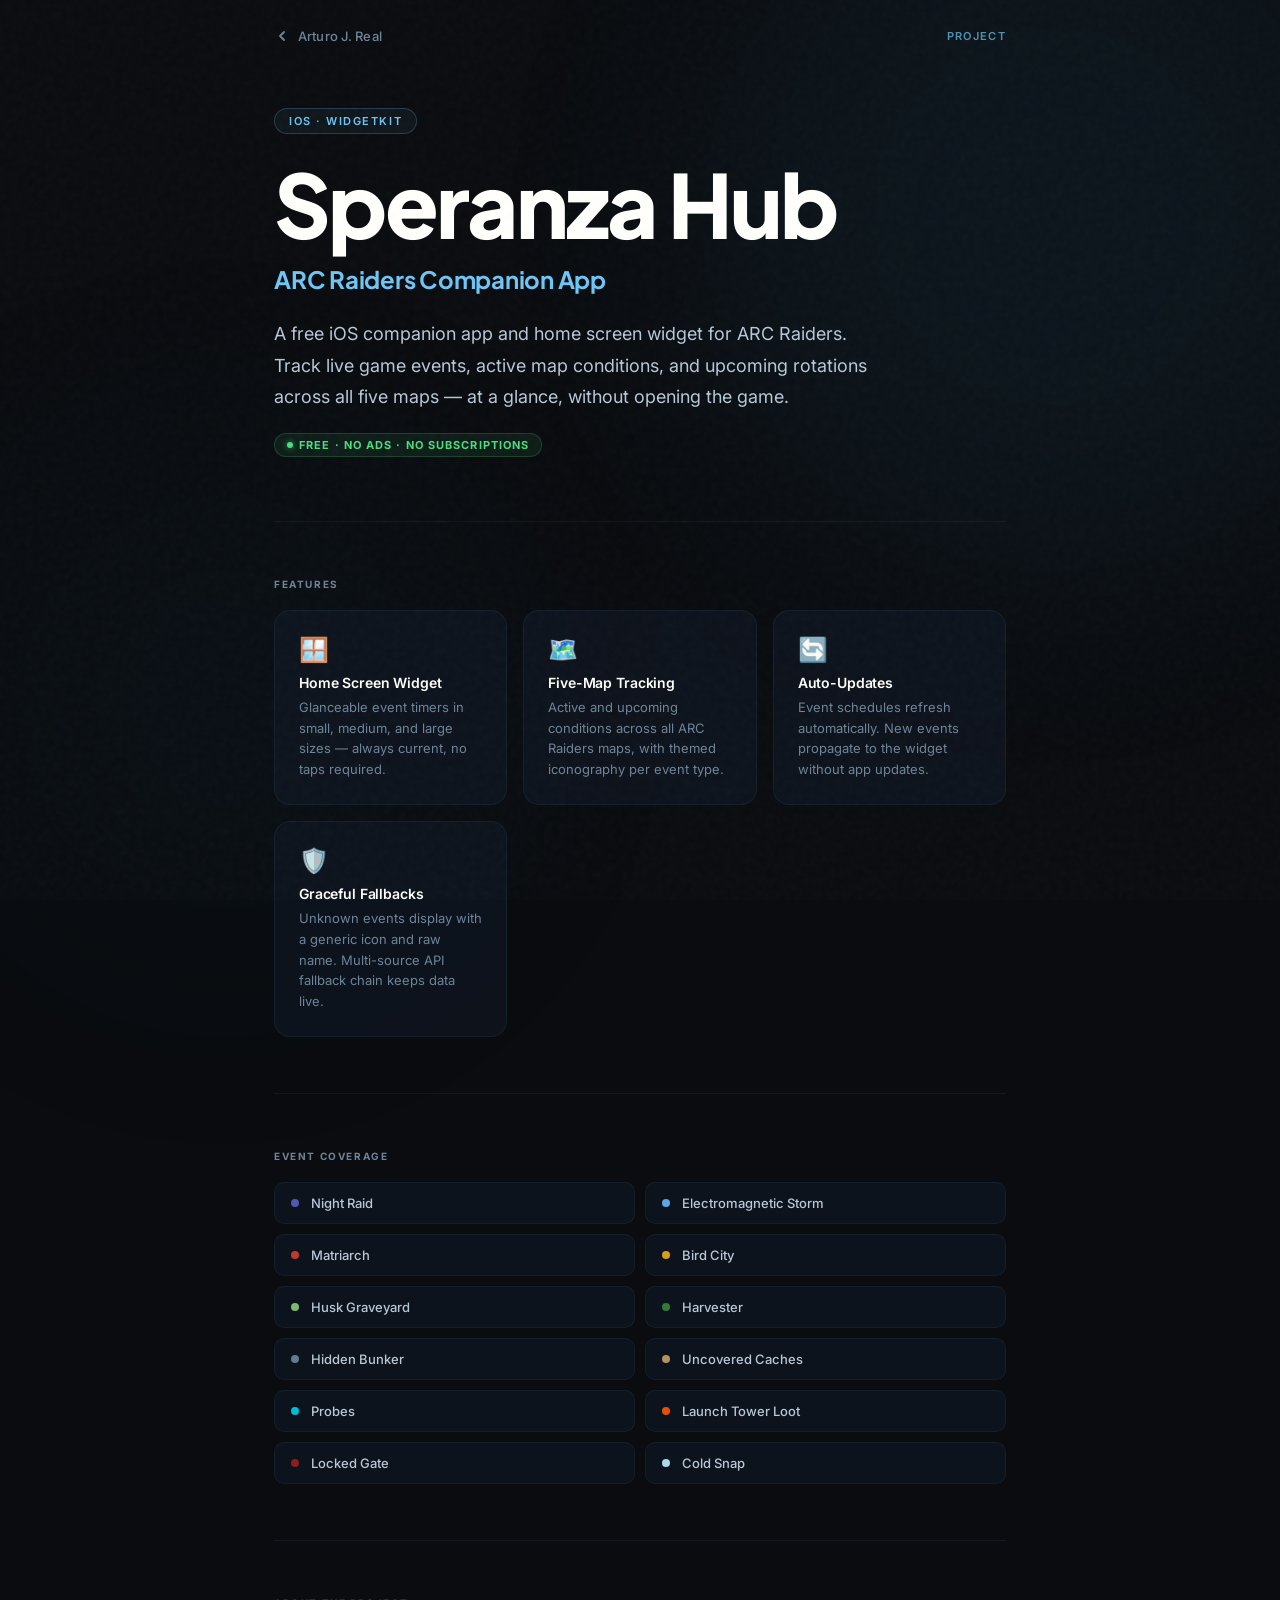
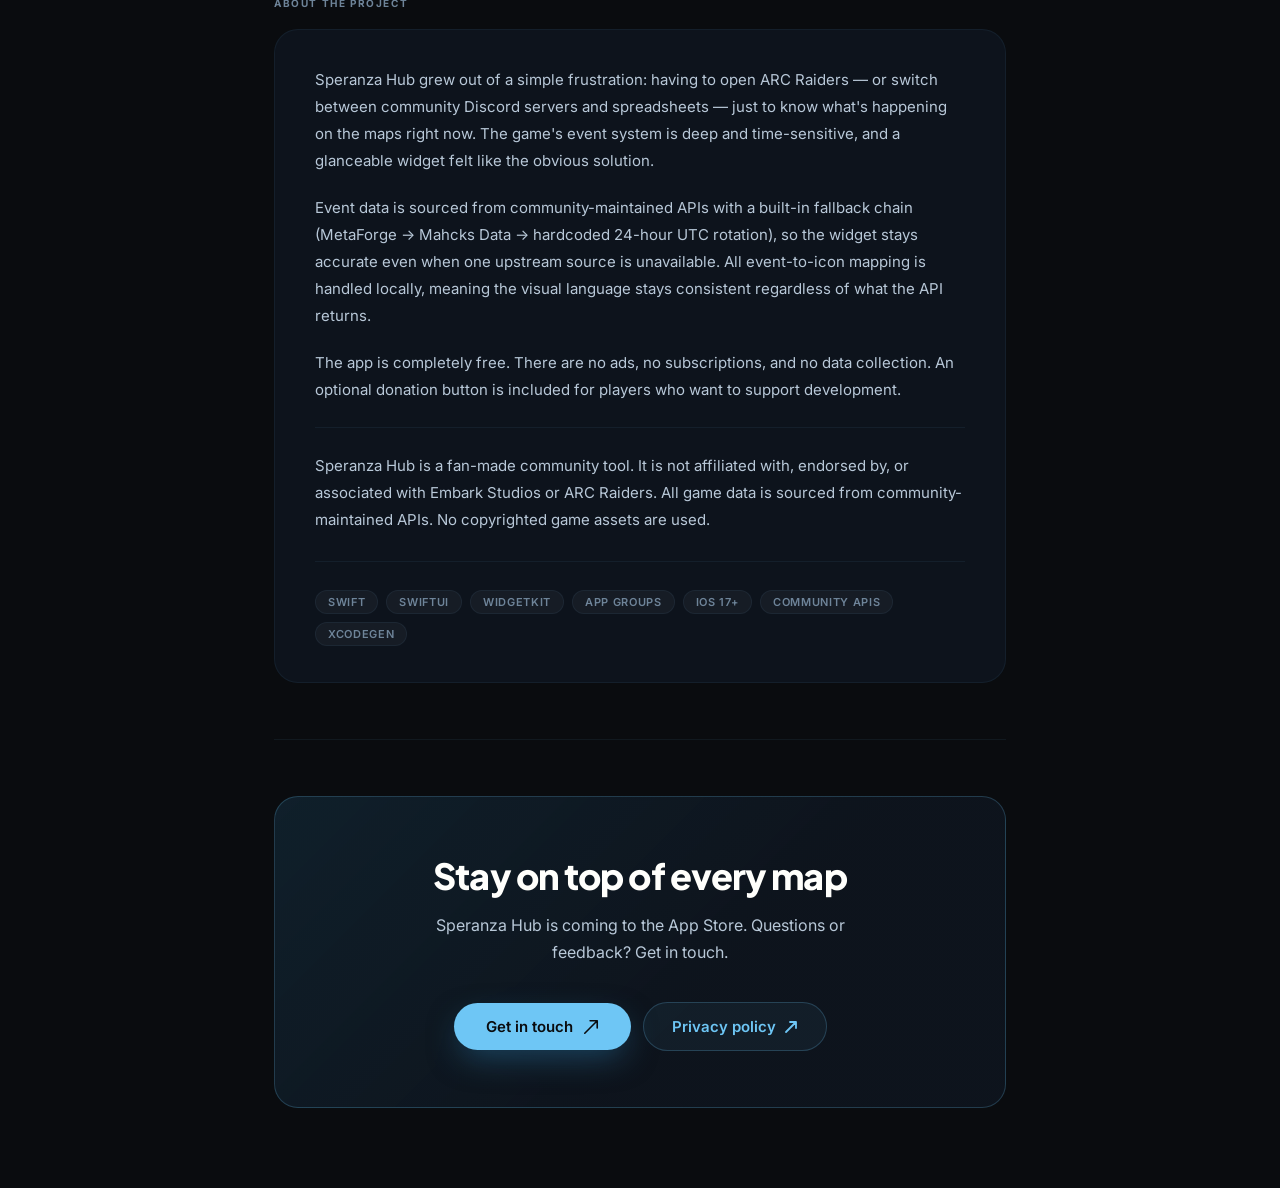
==== arc_raiders_companion/index.html @ 7c2b5027 "feat: add Archivist and Speranza Hub project pages, populate Projects section - archivist/index.html" ====
<!DOCTYPE html>
<html lang="en">
<head>
  <meta charset="UTF-8">
  <meta name="viewport" content="width=device-width, initial-scale=1.0">
  <title>Speranza Hub — Arturo J. Real</title>
  <meta name="description" content="Speranza Hub is a free iOS companion app and home screen widget for ARC Raiders. Track live game events, map conditions, traders, and more — at a glance.">

  <link rel="preconnect" href="https://fonts.googleapis.com">
  <link rel="preconnect" href="https://fonts.gstatic.com" crossorigin>
  <link href="https://fonts.googleapis.com/css2?family=Plus+Jakarta+Sans:wght@700;800&family=Inter:wght@300;400;500;600&display=swap" rel="stylesheet">

  <style>
    /* ─── TOKENS ─────────────────────────────────────────────── */
    :root {
      --bg:              #0a0c0f;
      --bg-card:         rgba(16, 24, 36, 0.65);
      --bg-card-hover:   rgba(22, 32, 48, 0.75);
      --text-primary:    #fffffc;
      --text-secondary:  #b8c8d8;
      --text-muted:      #6e8499;
      --accent:          #6ec6f5;
      --accent-deep:     #2a7aaa;
      --accent-deeper:   #0f4a6e;
      --border:          rgba(110, 198, 245, 0.07);
      --border-accent:   rgba(110, 198, 245, 0.22);
      --radius-card:     1.5rem;
      --radius-pill:     9999px;
      --ease:            cubic-bezier(0.16, 1, 0.3, 1);
    }

    /* ─── RESET ──────────────────────────────────────────────── */
    *, *::before, *::after { box-sizing: border-box; margin: 0; padding: 0; }

    html {
      font-family: 'Inter', -apple-system, BlinkMacSystemFont, sans-serif;
      font-size: 16px;
      background: var(--bg);
      color: var(--text-primary);
      -webkit-font-smoothing: antialiased;
      scroll-behavior: smooth;
    }

    body {
      background: var(--bg);
      min-height: 100vh;
      overflow-x: hidden;
    }

    /* ─── GRAIN ──────────────────────────────────────────────── */
    .grain {
      position: fixed;
      inset: 0;
      pointer-events: none;
      z-index: 100;
      opacity: 0.03;
      background-image: url("data:image/svg+xml,%3Csvg viewBox='0 0 200 200' xmlns='http://www.w3.org/2000/svg'%3E%3Cfilter id='n'%3E%3CfeTurbulence type='fractalNoise' baseFrequency='0.65' numOctaves='3' stitchTiles='stitch'/%3E%3C/filter%3E%3Crect width='100%25' height='100%25' filter='url(%23n)'/%3E%3C/svg%3E");
    }

    /* ─── BACKGROUND BLURS ───────────────────────────────────── */
    .bg-blur {
      position: fixed;
      border-radius: 50%;
      pointer-events: none;
      filter: blur(120px);
      z-index: 0;
    }
    .bg-blur-1 {
      width: 55vw; height: 55vw;
      top: -15%; right: -10%;
      background: rgba(42, 122, 170, 0.18);
      opacity: 0.5;
    }
    .bg-blur-2 {
      width: 45vw; height: 45vw;
      bottom: -10%; left: -5%;
      background: rgba(15, 74, 110, 0.15);
      opacity: 0.4;
    }

    /* ─── LAYOUT ─────────────────────────────────────────────── */
    .page-wrap {
      position: relative;
      z-index: 1;
      max-width: 780px;
      margin: 0 auto;
      padding: 0 24px 80px;
    }

    /* ─── NAV ────────────────────────────────────────────────── */
    nav {
      display: flex;
      align-items: center;
      justify-content: space-between;
      padding: 28px 0 0;
      margin-bottom: 64px;
    }

    .nav-back {
      display: inline-flex;
      align-items: center;
      gap: 8px;
      color: var(--text-muted);
      text-decoration: none;
      font-size: 13px;
      font-weight: 500;
      letter-spacing: 0.01em;
      transition: color 200ms var(--ease);
    }
    .nav-back:hover { color: var(--text-primary); }
    .nav-back svg { width: 16px; height: 16px; }

    .nav-tag {
      font-size: 11px;
      font-weight: 600;
      letter-spacing: 0.12em;
      text-transform: uppercase;
      color: var(--accent);
      opacity: 0.7;
    }

    /* ─── HERO ───────────────────────────────────────────────── */
    .hero {
      margin-bottom: 64px;
    }

    .hero-eyebrow {
      display: inline-block;
      font-size: 11px;
      font-weight: 600;
      letter-spacing: 0.14em;
      text-transform: uppercase;
      color: var(--accent);
      border: 1px solid var(--border-accent);
      border-radius: var(--radius-pill);
      padding: 5px 14px;
      margin-bottom: 24px;
      background: rgba(110, 198, 245, 0.06);
    }

    .hero-title {
      font-family: 'Plus Jakarta Sans', 'Inter', sans-serif;
      font-weight: 800;
      font-size: clamp(3rem, 8vw, 5.5rem);
      line-height: 1.05;
      letter-spacing: -0.03em;
      color: var(--text-primary);
      margin-bottom: 14px;
    }

    .hero-subtitle {
      font-family: 'Plus Jakarta Sans', 'Inter', sans-serif;
      font-weight: 700;
      font-size: clamp(1.1rem, 3vw, 1.5rem);
      color: var(--accent);
      opacity: 0.8;
      letter-spacing: -0.01em;
      margin-bottom: 24px;
    }

    .hero-description {
      font-size: 1.125rem;
      line-height: 1.75;
      color: var(--text-secondary);
      font-weight: 400;
      max-width: 600px;
    }

    /* ─── SECTION LABEL ──────────────────────────────────────── */
    .section-label {
      font-size: 10px;
      font-weight: 700;
      letter-spacing: 0.16em;
      text-transform: uppercase;
      color: var(--text-muted);
      margin-bottom: 20px;
    }

    /* ─── CARD ───────────────────────────────────────────────── */
    .card {
      background: var(--bg-card);
      border: 1px solid var(--border);
      border-radius: var(--radius-card);
      padding: 36px 40px;
      backdrop-filter: blur(20px);
      -webkit-backdrop-filter: blur(20px);
      transition: background 300ms var(--ease), border-color 300ms var(--ease);
    }
    .card:hover {
      background: var(--bg-card-hover);
      border-color: var(--border-accent);
    }

    /* ─── FEATURES ───────────────────────────────────────────── */
    .features-section {
      margin-bottom: 48px;
    }

    .features-grid {
      display: grid;
      grid-template-columns: repeat(auto-fit, minmax(220px, 1fr));
      gap: 16px;
    }

    .feature-item {
      background: var(--bg-card);
      border: 1px solid var(--border);
      border-radius: 1rem;
      padding: 24px;
      transition: border-color 250ms var(--ease);
    }
    .feature-item:hover { border-color: var(--border-accent); }

    .feature-icon {
      font-size: 1.5rem;
      margin-bottom: 10px;
      display: block;
    }

    .feature-item h3 {
      font-size: 0.875rem;
      font-weight: 600;
      color: var(--text-primary);
      margin-bottom: 6px;
      letter-spacing: -0.01em;
    }

    .feature-item p {
      font-size: 0.8125rem;
      color: var(--text-muted);
      line-height: 1.6;
    }

    /* ─── EVENT TABLE ────────────────────────────────────────── */
    .events-section {
      margin-bottom: 48px;
    }

    .event-grid {
      display: grid;
      grid-template-columns: 1fr 1fr;
      gap: 10px;
    }

    .event-row {
      display: flex;
      align-items: center;
      gap: 12px;
      background: var(--bg-card);
      border: 1px solid var(--border);
      border-radius: 10px;
      padding: 12px 16px;
      transition: border-color 200ms var(--ease);
    }
    .event-row:hover { border-color: var(--border-accent); }

    .event-dot {
      width: 8px;
      height: 8px;
      border-radius: 50%;
      flex-shrink: 0;
    }

    .event-name {
      font-size: 0.8125rem;
      font-weight: 500;
      color: var(--text-secondary);
    }

    /* ─── ABOUT ──────────────────────────────────────────────── */
    .about-section {
      margin-bottom: 48px;
    }

    .about-card p {
      font-size: 0.9375rem;
      color: var(--text-secondary);
      line-height: 1.8;
      margin-bottom: 20px;
    }
    .about-card p:last-of-type { margin-bottom: 0; }

    .disclaimer {
      margin-top: 24px;
      padding-top: 24px;
      border-top: 1px solid var(--border);
      font-size: 0.8125rem;
      color: var(--text-muted);
      line-height: 1.6;
    }

    .tech-tags {
      display: flex;
      flex-wrap: wrap;
      gap: 8px;
      margin-top: 28px;
      padding-top: 28px;
      border-top: 1px solid var(--border);
    }

    .tag {
      font-size: 11px;
      font-weight: 600;
      letter-spacing: 0.06em;
      text-transform: uppercase;
      color: var(--text-muted);
      background: rgba(255,255,255,0.04);
      border: 1px solid var(--border);
      border-radius: var(--radius-pill);
      padding: 4px 12px;
    }

    /* ─── CTA ────────────────────────────────────────────────── */
    .cta-section {
      margin-bottom: 0;
    }

    .cta-card {
      text-align: center;
      padding: 56px 40px;
      background: linear-gradient(135deg, rgba(42,122,170,0.18) 0%, rgba(16,24,36,0.65) 60%);
      border-color: var(--border-accent);
    }

    .cta-card h2 {
      font-family: 'Plus Jakarta Sans', sans-serif;
      font-size: clamp(1.5rem, 4vw, 2.25rem);
      font-weight: 800;
      color: var(--text-primary);
      letter-spacing: -0.025em;
      margin-bottom: 14px;
    }

    .cta-card p {
      font-size: 1rem;
      color: var(--text-secondary);
      line-height: 1.7;
      max-width: 460px;
      margin: 0 auto 36px;
    }

    .cta-buttons {
      display: flex;
      align-items: center;
      justify-content: center;
      gap: 12px;
      flex-wrap: wrap;
    }

    .btn-primary {
      display: inline-flex;
      align-items: center;
      gap: 10px;
      padding: 14px 32px;
      font-family: 'Inter', sans-serif;
      font-size: 0.9375rem;
      font-weight: 600;
      color: #0a0c0f;
      background: var(--accent);
      border-radius: var(--radius-pill);
      text-decoration: none;
      box-shadow: 0 12px 32px -6px rgba(42, 122, 170, 0.5);
      transition: transform 200ms var(--ease), box-shadow 200ms var(--ease), background 200ms var(--ease);
    }
    .btn-primary:hover {
      background: #9ad8f8;
      transform: translateY(-2px) scale(1.02);
      box-shadow: 0 18px 40px -6px rgba(42, 122, 170, 0.65);
    }
    .btn-primary:active { transform: scale(0.97); }
    .btn-primary svg { width: 16px; height: 16px; }

    .btn-ghost {
      display: inline-flex;
      align-items: center;
      gap: 8px;
      padding: 14px 28px;
      font-size: 0.9375rem;
      font-weight: 600;
      color: var(--accent);
      border: 1px solid var(--border-accent);
      border-radius: var(--radius-pill);
      text-decoration: none;
      background: rgba(110, 198, 245, 0.06);
      transition: background 200ms var(--ease), transform 150ms var(--ease);
    }
    .btn-ghost:hover {
      background: rgba(110, 198, 245, 0.12);
      transform: translateY(-1px);
    }
    .btn-ghost svg { width: 14px; height: 14px; }

    /* ─── FREE BADGE ─────────────────────────────────────────── */
    .free-badge {
      display: inline-flex;
      align-items: center;
      gap: 6px;
      font-size: 11px;
      font-weight: 700;
      letter-spacing: 0.1em;
      text-transform: uppercase;
      color: #4ade80;
      background: rgba(74, 222, 128, 0.08);
      border: 1px solid rgba(74, 222, 128, 0.2);
      border-radius: var(--radius-pill);
      padding: 4px 12px;
      margin-top: 20px;
    }

    .free-dot {
      width: 6px;
      height: 6px;
      border-radius: 50%;
      background: #4ade80;
      box-shadow: 0 0 6px rgba(74, 222, 128, 0.7);
    }

    /* ─── DIVIDERS ───────────────────────────────────────────── */
    .divider {
      height: 1px;
      background: var(--border);
      margin: 56px 0;
    }

    /* ─── FADE IN ────────────────────────────────────────────── */
    @keyframes fadeUp {
      from { opacity: 0; transform: translateY(16px); }
      to   { opacity: 1; transform: translateY(0); }
    }

    .fade-up {
      opacity: 0;
      animation: fadeUp 0.9s var(--ease) forwards;
    }
    .fade-up:nth-child(1) { animation-delay: 0.05s; }
    .fade-up:nth-child(2) { animation-delay: 0.15s; }
    .fade-up:nth-child(3) { animation-delay: 0.25s; }
    .fade-up:nth-child(4) { animation-delay: 0.35s; }
    .fade-up:nth-child(5) { animation-delay: 0.45s; }

    /* ─── MOBILE ─────────────────────────────────────────────── */
    @media (max-width: 600px) {
      .page-wrap { padding: 0 20px 64px; }
      nav { margin-bottom: 48px; }
      .hero-title { font-size: 3rem; }
      .card { padding: 28px 24px; }
      .cta-card { padding: 40px 24px; }
      .features-grid { grid-template-columns: 1fr; }
      .event-grid { grid-template-columns: 1fr; }
    }
  </style>
</head>

<body>
  <div class="grain"></div>
  <div class="bg-blur bg-blur-1"></div>
  <div class="bg-blur bg-blur-2"></div>

  <div class="page-wrap">

    <!-- NAV -->
    <nav>
      <a href="/" class="nav-back">
        <svg viewBox="0 0 16 16" fill="none" stroke="currentColor" stroke-width="1.8" stroke-linecap="round" stroke-linejoin="round">
          <path d="M10 12L6 8l4-4"/>
        </svg>
        Arturo J. Real
      </a>
      <span class="nav-tag">Project</span>
    </nav>

    <!-- HERO -->
    <section class="hero">
      <div class="fade-up">
        <span class="hero-eyebrow">iOS · WidgetKit</span>
      </div>
      <h1 class="hero-title fade-up">Speranza Hub</h1>
      <p class="hero-subtitle fade-up">ARC Raiders Companion App</p>
      <p class="hero-description fade-up">
        A free iOS companion app and home screen widget for ARC Raiders. Track live game events,
        active map conditions, and upcoming rotations across all five maps — at a glance,
        without opening the game.
      </p>
      <div class="fade-up">
        <span class="free-badge"><span class="free-dot"></span>Free · No ads · No subscriptions</span>
      </div>
    </section>

    <div class="divider"></div>

    <!-- FEATURES -->
    <section class="features-section fade-up">
      <p class="section-label">Features</p>
      <div class="features-grid">
        <div class="feature-item">
          <span class="feature-icon">🪟</span>
          <h3>Home Screen Widget</h3>
          <p>Glanceable event timers in small, medium, and large sizes — always current, no taps required.</p>
        </div>
        <div class="feature-item">
          <span class="feature-icon">🗺️</span>
          <h3>Five-Map Tracking</h3>
          <p>Active and upcoming conditions across all ARC Raiders maps, with themed iconography per event type.</p>
        </div>
        <div class="feature-item">
          <span class="feature-icon">🔄</span>
          <h3>Auto-Updates</h3>
          <p>Event schedules refresh automatically. New events propagate to the widget without app updates.</p>
        </div>
        <div class="feature-item">
          <span class="feature-icon">🛡️</span>
          <h3>Graceful Fallbacks</h3>
          <p>Unknown events display with a generic icon and raw name. Multi-source API fallback chain keeps data live.</p>
        </div>
      </div>
    </section>

    <div class="divider"></div>

    <!-- EVENT COVERAGE -->
    <section class="events-section fade-up">
      <p class="section-label">Event coverage</p>
      <div class="event-grid">
        <div class="event-row">
          <span class="event-dot" style="background:#4f5ab5;"></span>
          <span class="event-name">Night Raid</span>
        </div>
        <div class="event-row">
          <span class="event-dot" style="background:#5ba8e5;"></span>
          <span class="event-name">Electromagnetic Storm</span>
        </div>
        <div class="event-row">
          <span class="event-dot" style="background:#c0392b;"></span>
          <span class="event-name">Matriarch</span>
        </div>
        <div class="event-row">
          <span class="event-dot" style="background:#d4a017;"></span>
          <span class="event-name">Bird City</span>
        </div>
        <div class="event-row">
          <span class="event-dot" style="background:#7dba6e;"></span>
          <span class="event-name">Husk Graveyard</span>
        </div>
        <div class="event-row">
          <span class="event-dot" style="background:#2e7d32;"></span>
          <span class="event-name">Harvester</span>
        </div>
        <div class="event-row">
          <span class="event-dot" style="background:#607d8b;"></span>
          <span class="event-name">Hidden Bunker</span>
        </div>
        <div class="event-row">
          <span class="event-dot" style="background:#b5945a;"></span>
          <span class="event-name">Uncovered Caches</span>
        </div>
        <div class="event-row">
          <span class="event-dot" style="background:#00bcd4;"></span>
          <span class="event-name">Probes</span>
        </div>
        <div class="event-row">
          <span class="event-dot" style="background:#e65100;"></span>
          <span class="event-name">Launch Tower Loot</span>
        </div>
        <div class="event-row">
          <span class="event-dot" style="background:#8d1c1c;"></span>
          <span class="event-name">Locked Gate</span>
        </div>
        <div class="event-row">
          <span class="event-dot" style="background:#a8d8ea;"></span>
          <span class="event-name">Cold Snap</span>
        </div>
      </div>
    </section>

    <div class="divider"></div>

    <!-- ABOUT THE PROJECT -->
    <section class="about-section fade-up">
      <p class="section-label">About the project</p>
      <div class="card about-card">
        <p>
          Speranza Hub grew out of a simple frustration: having to open ARC Raiders — or
          switch between community Discord servers and spreadsheets — just to know what's
          happening on the maps right now. The game's event system is deep and time-sensitive,
          and a glanceable widget felt like the obvious solution.
        </p>
        <p>
          Event data is sourced from community-maintained APIs with a built-in fallback chain
          (MetaForge → Mahcks Data → hardcoded 24-hour UTC rotation), so the widget stays
          accurate even when one upstream source is unavailable. All event-to-icon mapping is
          handled locally, meaning the visual language stays consistent regardless of what
          the API returns.
        </p>
        <p>
          The app is completely free. There are no ads, no subscriptions, and no data collection.
          An optional donation button is included for players who want to support development.
        </p>

        <p class="disclaimer">
          Speranza Hub is a fan-made community tool. It is not affiliated with, endorsed by, or
          associated with Embark Studios or ARC Raiders. All game data is sourced from
          community-maintained APIs. No copyrighted game assets are used.
        </p>

        <div class="tech-tags">
          <span class="tag">Swift</span>
          <span class="tag">SwiftUI</span>
          <span class="tag">WidgetKit</span>
          <span class="tag">App Groups</span>
          <span class="tag">iOS 17+</span>
          <span class="tag">Community APIs</span>
          <span class="tag">XcodeGen</span>
        </div>
      </div>
    </section>

    <div class="divider"></div>

    <!-- CTA -->
    <section class="cta-section fade-up">
      <div class="card cta-card">
        <h2>Stay on top of every map</h2>
        <p>
          Speranza Hub is coming to the App Store. Questions or feedback? Get in touch.
        </p>
        <div class="cta-buttons">
          <a href="mailto:arturojreal+contact@gmail.com?subject=Speranza%20Hub%20Inquiry" class="btn-primary">
            Get in touch
            <svg viewBox="0 0 18 18" fill="none" stroke="currentColor" stroke-width="1.8" stroke-linecap="round" stroke-linejoin="round">
              <path d="M2 16L16 2M16 2H8M16 2v8"/>
            </svg>
          </a>
          <a href="/arc_raiders_companion/privacy-policy.html" class="btn-ghost">
            Privacy policy
            <svg viewBox="0 0 14 14" fill="none" stroke="currentColor" stroke-width="1.8" stroke-linecap="round" stroke-linejoin="round">
              <path d="M2 12L12 2M12 2H6M12 2v6"/>
            </svg>
          </a>
        </div>
      </div>
    </section>

  </div>
</body>
</html>
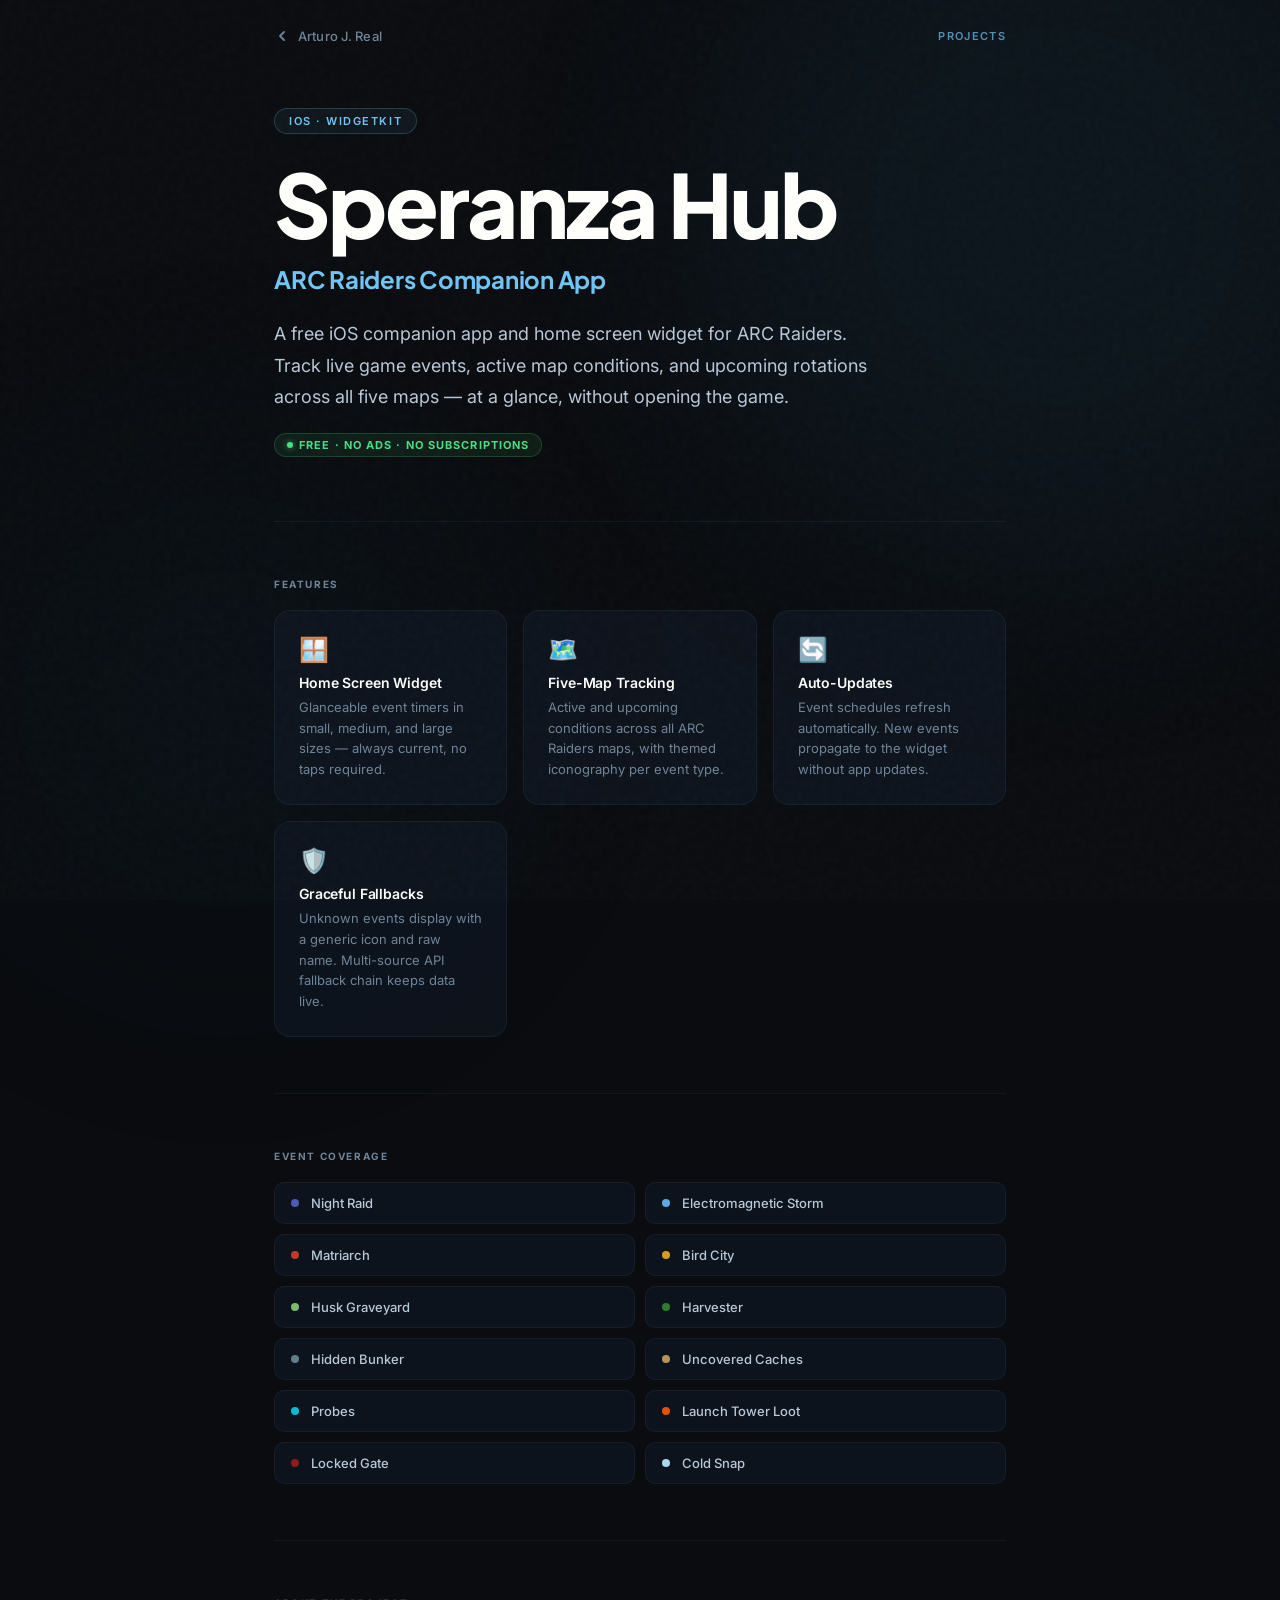
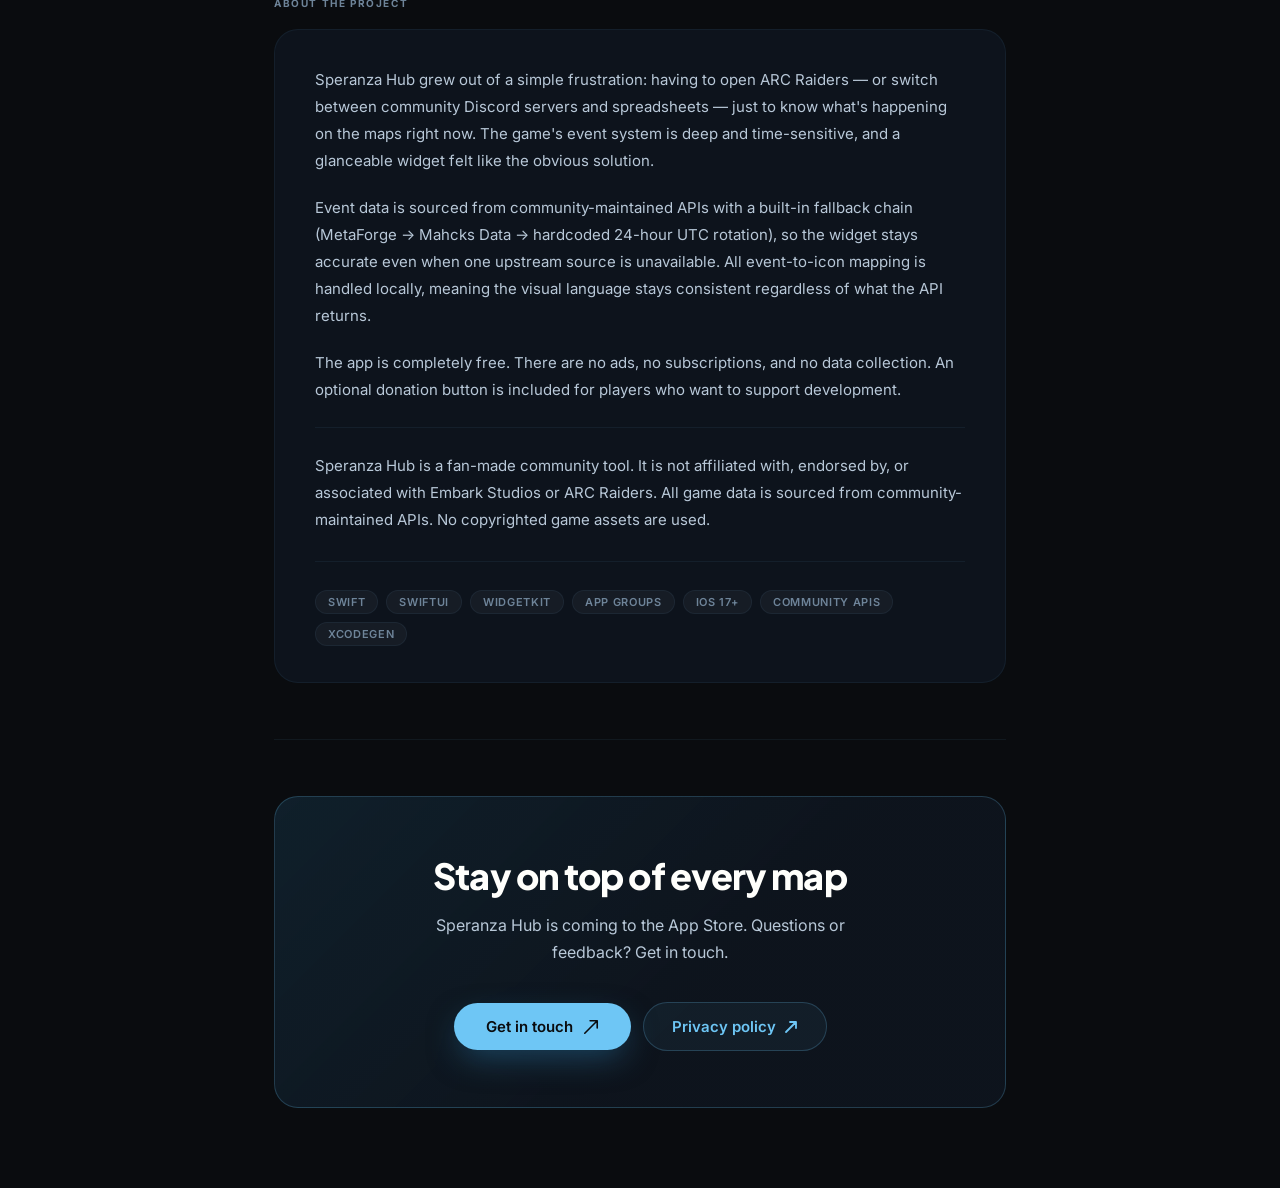
==== commit 5f5327a3: "feat: add /projects/ hub page and link nav tags across project pages - projects/index.html: standalo" ====
--- a/arc_raiders_companion/index.html
+++ b/arc_raiders_companion/index.html
@@ -466,7 +466,7 @@
         </svg>
         Arturo J. Real
       </a>
-      <span class="nav-tag">Project</span>
+      <a href="/projects/" class="nav-tag" style="text-decoration:none;">Projects</a>
     </nav>
 
     <!-- HERO -->
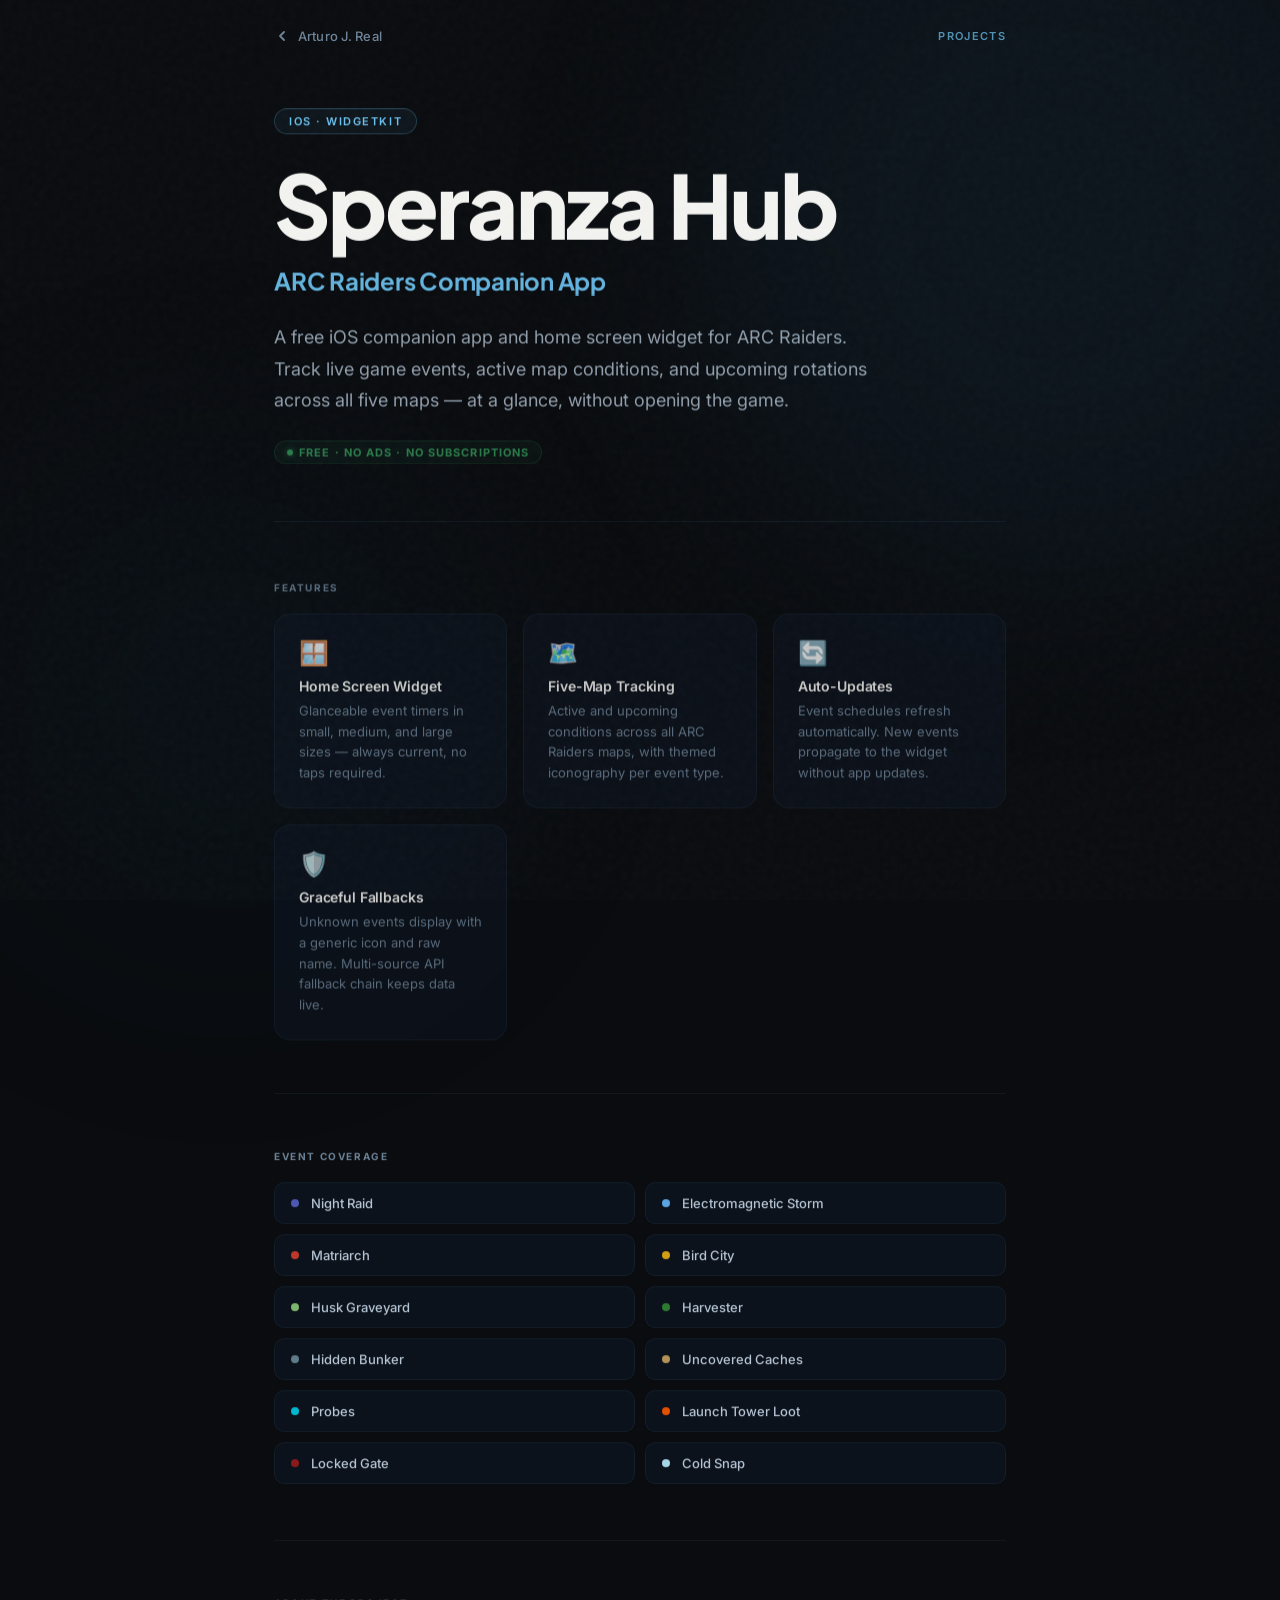
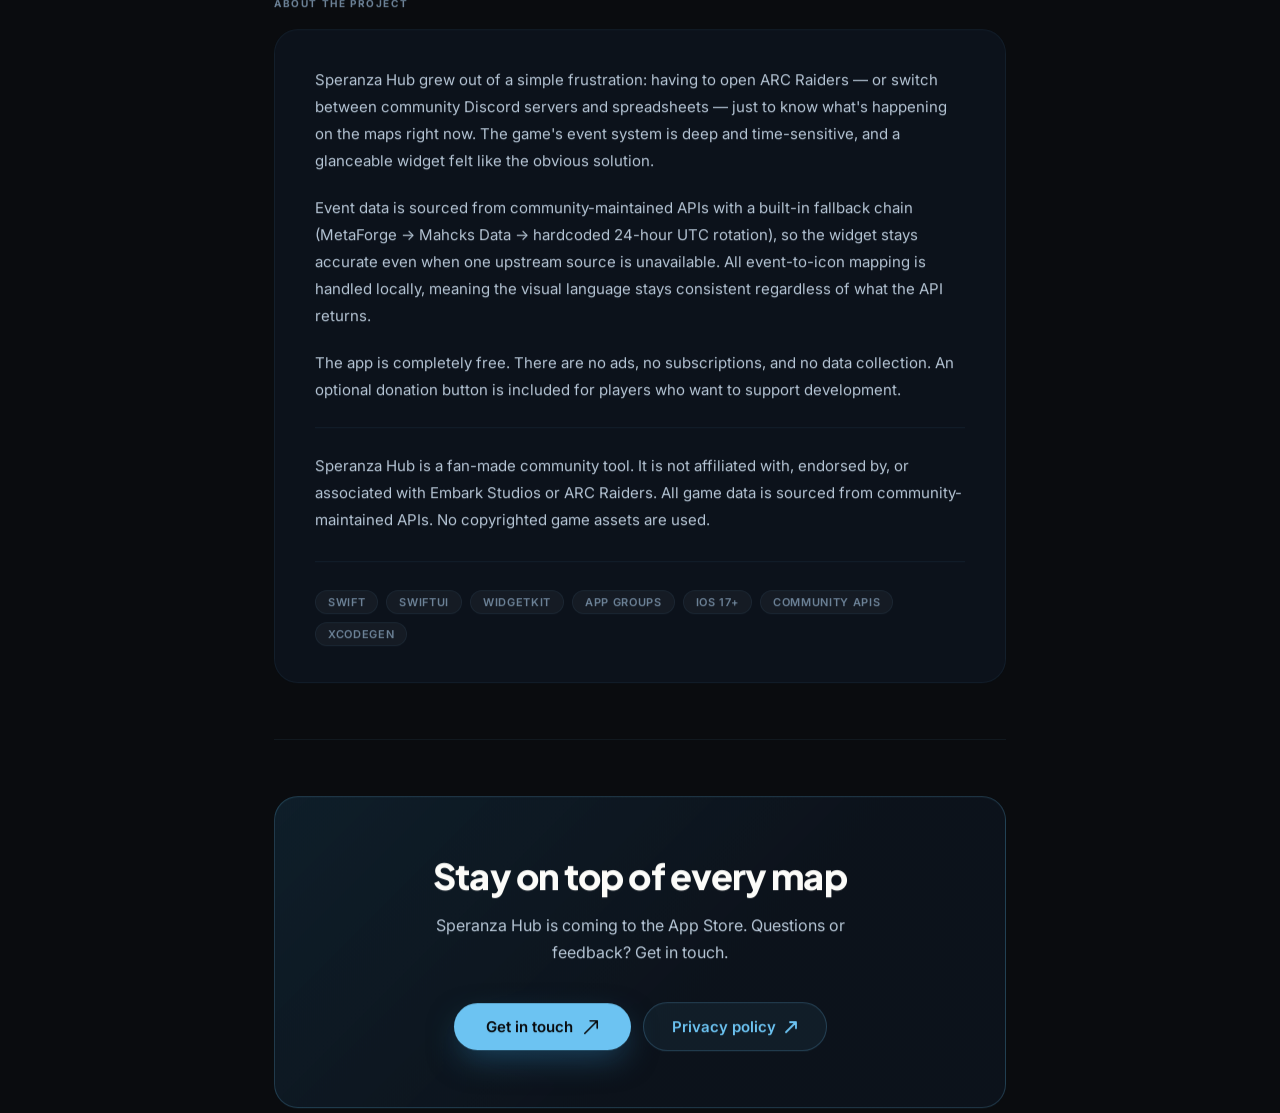
==== commit 73fded08: "fix: rename arc_raiders_companion to speranza_hub, fix Projects nav link - speranza_hub/index.html: " ====
--- a/arc_raiders_companion/index.html
+++ b/arc_raiders_companion/index.html
@@ -2,644 +2,11 @@
 <html lang="en">
 <head>
   <meta charset="UTF-8">
-  <meta name="viewport" content="width=device-width, initial-scale=1.0">
-  <title>Speranza Hub — Arturo J. Real</title>
-  <meta name="description" content="Speranza Hub is a free iOS companion app and home screen widget for ARC Raiders. Track live game events, map conditions, traders, and more — at a glance.">
-
-  <link rel="preconnect" href="https://fonts.googleapis.com">
-  <link rel="preconnect" href="https://fonts.gstatic.com" crossorigin>
-  <link href="https://fonts.googleapis.com/css2?family=Plus+Jakarta+Sans:wght@700;800&family=Inter:wght@300;400;500;600&display=swap" rel="stylesheet">
-
-  <style>
-    /* ─── TOKENS ─────────────────────────────────────────────── */
-    :root {
-      --bg:              #0a0c0f;
-      --bg-card:         rgba(16, 24, 36, 0.65);
-      --bg-card-hover:   rgba(22, 32, 48, 0.75);
-      --text-primary:    #fffffc;
-      --text-secondary:  #b8c8d8;
-      --text-muted:      #6e8499;
-      --accent:          #6ec6f5;
-      --accent-deep:     #2a7aaa;
-      --accent-deeper:   #0f4a6e;
-      --border:          rgba(110, 198, 245, 0.07);
-      --border-accent:   rgba(110, 198, 245, 0.22);
-      --radius-card:     1.5rem;
-      --radius-pill:     9999px;
-      --ease:            cubic-bezier(0.16, 1, 0.3, 1);
-    }
-
-    /* ─── RESET ──────────────────────────────────────────────── */
-    *, *::before, *::after { box-sizing: border-box; margin: 0; padding: 0; }
-
-    html {
-      font-family: 'Inter', -apple-system, BlinkMacSystemFont, sans-serif;
-      font-size: 16px;
-      background: var(--bg);
-      color: var(--text-primary);
-      -webkit-font-smoothing: antialiased;
-      scroll-behavior: smooth;
-    }
-
-    body {
-      background: var(--bg);
-      min-height: 100vh;
-      overflow-x: hidden;
-    }
-
-    /* ─── GRAIN ──────────────────────────────────────────────── */
-    .grain {
-      position: fixed;
-      inset: 0;
-      pointer-events: none;
-      z-index: 100;
-      opacity: 0.03;
-      background-image: url("data:image/svg+xml,%3Csvg viewBox='0 0 200 200' xmlns='http://www.w3.org/2000/svg'%3E%3Cfilter id='n'%3E%3CfeTurbulence type='fractalNoise' baseFrequency='0.65' numOctaves='3' stitchTiles='stitch'/%3E%3C/filter%3E%3Crect width='100%25' height='100%25' filter='url(%23n)'/%3E%3C/svg%3E");
-    }
-
-    /* ─── BACKGROUND BLURS ───────────────────────────────────── */
-    .bg-blur {
-      position: fixed;
-      border-radius: 50%;
-      pointer-events: none;
-      filter: blur(120px);
-      z-index: 0;
-    }
-    .bg-blur-1 {
-      width: 55vw; height: 55vw;
-      top: -15%; right: -10%;
-      background: rgba(42, 122, 170, 0.18);
-      opacity: 0.5;
-    }
-    .bg-blur-2 {
-      width: 45vw; height: 45vw;
-      bottom: -10%; left: -5%;
-      background: rgba(15, 74, 110, 0.15);
-      opacity: 0.4;
-    }
-
-    /* ─── LAYOUT ─────────────────────────────────────────────── */
-    .page-wrap {
-      position: relative;
-      z-index: 1;
-      max-width: 780px;
-      margin: 0 auto;
-      padding: 0 24px 80px;
-    }
-
-    /* ─── NAV ────────────────────────────────────────────────── */
-    nav {
-      display: flex;
-      align-items: center;
-      justify-content: space-between;
-      padding: 28px 0 0;
-      margin-bottom: 64px;
-    }
-
-    .nav-back {
-      display: inline-flex;
-      align-items: center;
-      gap: 8px;
-      color: var(--text-muted);
-      text-decoration: none;
-      font-size: 13px;
-      font-weight: 500;
-      letter-spacing: 0.01em;
-      transition: color 200ms var(--ease);
-    }
-    .nav-back:hover { color: var(--text-primary); }
-    .nav-back svg { width: 16px; height: 16px; }
-
-    .nav-tag {
-      font-size: 11px;
-      font-weight: 600;
-      letter-spacing: 0.12em;
-      text-transform: uppercase;
-      color: var(--accent);
-      opacity: 0.7;
-    }
-
-    /* ─── HERO ───────────────────────────────────────────────── */
-    .hero {
-      margin-bottom: 64px;
-    }
-
-    .hero-eyebrow {
-      display: inline-block;
-      font-size: 11px;
-      font-weight: 600;
-      letter-spacing: 0.14em;
-      text-transform: uppercase;
-      color: var(--accent);
-      border: 1px solid var(--border-accent);
-      border-radius: var(--radius-pill);
-      padding: 5px 14px;
-      margin-bottom: 24px;
-      background: rgba(110, 198, 245, 0.06);
-    }
-
-    .hero-title {
-      font-family: 'Plus Jakarta Sans', 'Inter', sans-serif;
-      font-weight: 800;
-      font-size: clamp(3rem, 8vw, 5.5rem);
-      line-height: 1.05;
-      letter-spacing: -0.03em;
-      color: var(--text-primary);
-      margin-bottom: 14px;
-    }
-
-    .hero-subtitle {
-      font-family: 'Plus Jakarta Sans', 'Inter', sans-serif;
-      font-weight: 700;
-      font-size: clamp(1.1rem, 3vw, 1.5rem);
-      color: var(--accent);
-      opacity: 0.8;
-      letter-spacing: -0.01em;
-      margin-bottom: 24px;
-    }
-
-    .hero-description {
-      font-size: 1.125rem;
-      line-height: 1.75;
-      color: var(--text-secondary);
-      font-weight: 400;
-      max-width: 600px;
-    }
-
-    /* ─── SECTION LABEL ──────────────────────────────────────── */
-    .section-label {
-      font-size: 10px;
-      font-weight: 700;
-      letter-spacing: 0.16em;
-      text-transform: uppercase;
-      color: var(--text-muted);
-      margin-bottom: 20px;
-    }
-
-    /* ─── CARD ───────────────────────────────────────────────── */
-    .card {
-      background: var(--bg-card);
-      border: 1px solid var(--border);
-      border-radius: var(--radius-card);
-      padding: 36px 40px;
-      backdrop-filter: blur(20px);
-      -webkit-backdrop-filter: blur(20px);
-      transition: background 300ms var(--ease), border-color 300ms var(--ease);
-    }
-    .card:hover {
-      background: var(--bg-card-hover);
-      border-color: var(--border-accent);
-    }
-
-    /* ─── FEATURES ───────────────────────────────────────────── */
-    .features-section {
-      margin-bottom: 48px;
-    }
-
-    .features-grid {
-      display: grid;
-      grid-template-columns: repeat(auto-fit, minmax(220px, 1fr));
-      gap: 16px;
-    }
-
-    .feature-item {
-      background: var(--bg-card);
-      border: 1px solid var(--border);
-      border-radius: 1rem;
-      padding: 24px;
-      transition: border-color 250ms var(--ease);
-    }
-    .feature-item:hover { border-color: var(--border-accent); }
-
-    .feature-icon {
-      font-size: 1.5rem;
-      margin-bottom: 10px;
-      display: block;
-    }
-
-    .feature-item h3 {
-      font-size: 0.875rem;
-      font-weight: 600;
-      color: var(--text-primary);
-      margin-bottom: 6px;
-      letter-spacing: -0.01em;
-    }
-
-    .feature-item p {
-      font-size: 0.8125rem;
-      color: var(--text-muted);
-      line-height: 1.6;
-    }
-
-    /* ─── EVENT TABLE ────────────────────────────────────────── */
-    .events-section {
-      margin-bottom: 48px;
-    }
-
-    .event-grid {
-      display: grid;
-      grid-template-columns: 1fr 1fr;
-      gap: 10px;
-    }
-
-    .event-row {
-      display: flex;
-      align-items: center;
-      gap: 12px;
-      background: var(--bg-card);
-      border: 1px solid var(--border);
-      border-radius: 10px;
-      padding: 12px 16px;
-      transition: border-color 200ms var(--ease);
-    }
-    .event-row:hover { border-color: var(--border-accent); }
-
-    .event-dot {
-      width: 8px;
-      height: 8px;
-      border-radius: 50%;
-      flex-shrink: 0;
-    }
-
-    .event-name {
-      font-size: 0.8125rem;
-      font-weight: 500;
-      color: var(--text-secondary);
-    }
-
-    /* ─── ABOUT ──────────────────────────────────────────────── */
-    .about-section {
-      margin-bottom: 48px;
-    }
-
-    .about-card p {
-      font-size: 0.9375rem;
-      color: var(--text-secondary);
-      line-height: 1.8;
-      margin-bottom: 20px;
-    }
-    .about-card p:last-of-type { margin-bottom: 0; }
-
-    .disclaimer {
-      margin-top: 24px;
-      padding-top: 24px;
-      border-top: 1px solid var(--border);
-      font-size: 0.8125rem;
-      color: var(--text-muted);
-      line-height: 1.6;
-    }
-
-    .tech-tags {
-      display: flex;
-      flex-wrap: wrap;
-      gap: 8px;
-      margin-top: 28px;
-      padding-top: 28px;
-      border-top: 1px solid var(--border);
-    }
-
-    .tag {
-      font-size: 11px;
-      font-weight: 600;
-      letter-spacing: 0.06em;
-      text-transform: uppercase;
-      color: var(--text-muted);
-      background: rgba(255,255,255,0.04);
-      border: 1px solid var(--border);
-      border-radius: var(--radius-pill);
-      padding: 4px 12px;
-    }
-
-    /* ─── CTA ────────────────────────────────────────────────── */
-    .cta-section {
-      margin-bottom: 0;
-    }
-
-    .cta-card {
-      text-align: center;
-      padding: 56px 40px;
-      background: linear-gradient(135deg, rgba(42,122,170,0.18) 0%, rgba(16,24,36,0.65) 60%);
-      border-color: var(--border-accent);
-    }
-
-    .cta-card h2 {
-      font-family: 'Plus Jakarta Sans', sans-serif;
-      font-size: clamp(1.5rem, 4vw, 2.25rem);
-      font-weight: 800;
-      color: var(--text-primary);
-      letter-spacing: -0.025em;
-      margin-bottom: 14px;
-    }
-
-    .cta-card p {
-      font-size: 1rem;
-      color: var(--text-secondary);
-      line-height: 1.7;
-      max-width: 460px;
-      margin: 0 auto 36px;
-    }
-
-    .cta-buttons {
-      display: flex;
-      align-items: center;
-      justify-content: center;
-      gap: 12px;
-      flex-wrap: wrap;
-    }
-
-    .btn-primary {
-      display: inline-flex;
-      align-items: center;
-      gap: 10px;
-      padding: 14px 32px;
-      font-family: 'Inter', sans-serif;
-      font-size: 0.9375rem;
-      font-weight: 600;
-      color: #0a0c0f;
-      background: var(--accent);
-      border-radius: var(--radius-pill);
-      text-decoration: none;
-      box-shadow: 0 12px 32px -6px rgba(42, 122, 170, 0.5);
-      transition: transform 200ms var(--ease), box-shadow 200ms var(--ease), background 200ms var(--ease);
-    }
-    .btn-primary:hover {
-      background: #9ad8f8;
-      transform: translateY(-2px) scale(1.02);
-      box-shadow: 0 18px 40px -6px rgba(42, 122, 170, 0.65);
-    }
-    .btn-primary:active { transform: scale(0.97); }
-    .btn-primary svg { width: 16px; height: 16px; }
-
-    .btn-ghost {
-      display: inline-flex;
-      align-items: center;
-      gap: 8px;
-      padding: 14px 28px;
-      font-size: 0.9375rem;
-      font-weight: 600;
-      color: var(--accent);
-      border: 1px solid var(--border-accent);
-      border-radius: var(--radius-pill);
-      text-decoration: none;
-      background: rgba(110, 198, 245, 0.06);
-      transition: background 200ms var(--ease), transform 150ms var(--ease);
-    }
-    .btn-ghost:hover {
-      background: rgba(110, 198, 245, 0.12);
-      transform: translateY(-1px);
-    }
-    .btn-ghost svg { width: 14px; height: 14px; }
-
-    /* ─── FREE BADGE ─────────────────────────────────────────── */
-    .free-badge {
-      display: inline-flex;
-      align-items: center;
-      gap: 6px;
-      font-size: 11px;
-      font-weight: 700;
-      letter-spacing: 0.1em;
-      text-transform: uppercase;
-      color: #4ade80;
-      background: rgba(74, 222, 128, 0.08);
-      border: 1px solid rgba(74, 222, 128, 0.2);
-      border-radius: var(--radius-pill);
-      padding: 4px 12px;
-      margin-top: 20px;
-    }
-
-    .free-dot {
-      width: 6px;
-      height: 6px;
-      border-radius: 50%;
-      background: #4ade80;
-      box-shadow: 0 0 6px rgba(74, 222, 128, 0.7);
-    }
-
-    /* ─── DIVIDERS ───────────────────────────────────────────── */
-    .divider {
-      height: 1px;
-      background: var(--border);
-      margin: 56px 0;
-    }
-
-    /* ─── FADE IN ────────────────────────────────────────────── */
-    @keyframes fadeUp {
-      from { opacity: 0; transform: translateY(16px); }
-      to   { opacity: 1; transform: translateY(0); }
-    }
-
-    .fade-up {
-      opacity: 0;
-      animation: fadeUp 0.9s var(--ease) forwards;
-    }
-    .fade-up:nth-child(1) { animation-delay: 0.05s; }
-    .fade-up:nth-child(2) { animation-delay: 0.15s; }
-    .fade-up:nth-child(3) { animation-delay: 0.25s; }
-    .fade-up:nth-child(4) { animation-delay: 0.35s; }
-    .fade-up:nth-child(5) { animation-delay: 0.45s; }
-
-    /* ─── MOBILE ─────────────────────────────────────────────── */
-    @media (max-width: 600px) {
-      .page-wrap { padding: 0 20px 64px; }
-      nav { margin-bottom: 48px; }
-      .hero-title { font-size: 3rem; }
-      .card { padding: 28px 24px; }
-      .cta-card { padding: 40px 24px; }
-      .features-grid { grid-template-columns: 1fr; }
-      .event-grid { grid-template-columns: 1fr; }
-    }
-  </style>
+  <meta http-equiv="refresh" content="0; url=/speranza_hub/">
+  <link rel="canonical" href="/speranza_hub/">
+  <title>Redirecting to Speranza Hub…</title>
 </head>
-
 <body>
-  <div class="grain"></div>
-  <div class="bg-blur bg-blur-1"></div>
-  <div class="bg-blur bg-blur-2"></div>
-
-  <div class="page-wrap">
-
-    <!-- NAV -->
-    <nav>
-      <a href="/" class="nav-back">
-        <svg viewBox="0 0 16 16" fill="none" stroke="currentColor" stroke-width="1.8" stroke-linecap="round" stroke-linejoin="round">
-          <path d="M10 12L6 8l4-4"/>
-        </svg>
-        Arturo J. Real
-      </a>
-      <a href="/projects/" class="nav-tag" style="text-decoration:none;">Projects</a>
-    </nav>
-
-    <!-- HERO -->
-    <section class="hero">
-      <div class="fade-up">
-        <span class="hero-eyebrow">iOS · WidgetKit</span>
-      </div>
-      <h1 class="hero-title fade-up">Speranza Hub</h1>
-      <p class="hero-subtitle fade-up">ARC Raiders Companion App</p>
-      <p class="hero-description fade-up">
-        A free iOS companion app and home screen widget for ARC Raiders. Track live game events,
-        active map conditions, and upcoming rotations across all five maps — at a glance,
-        without opening the game.
-      </p>
-      <div class="fade-up">
-        <span class="free-badge"><span class="free-dot"></span>Free · No ads · No subscriptions</span>
-      </div>
-    </section>
-
-    <div class="divider"></div>
-
-    <!-- FEATURES -->
-    <section class="features-section fade-up">
-      <p class="section-label">Features</p>
-      <div class="features-grid">
-        <div class="feature-item">
-          <span class="feature-icon">🪟</span>
-          <h3>Home Screen Widget</h3>
-          <p>Glanceable event timers in small, medium, and large sizes — always current, no taps required.</p>
-        </div>
-        <div class="feature-item">
-          <span class="feature-icon">🗺️</span>
-          <h3>Five-Map Tracking</h3>
-          <p>Active and upcoming conditions across all ARC Raiders maps, with themed iconography per event type.</p>
-        </div>
-        <div class="feature-item">
-          <span class="feature-icon">🔄</span>
-          <h3>Auto-Updates</h3>
-          <p>Event schedules refresh automatically. New events propagate to the widget without app updates.</p>
-        </div>
-        <div class="feature-item">
-          <span class="feature-icon">🛡️</span>
-          <h3>Graceful Fallbacks</h3>
-          <p>Unknown events display with a generic icon and raw name. Multi-source API fallback chain keeps data live.</p>
-        </div>
-      </div>
-    </section>
-
-    <div class="divider"></div>
-
-    <!-- EVENT COVERAGE -->
-    <section class="events-section fade-up">
-      <p class="section-label">Event coverage</p>
-      <div class="event-grid">
-        <div class="event-row">
-          <span class="event-dot" style="background:#4f5ab5;"></span>
-          <span class="event-name">Night Raid</span>
-        </div>
-        <div class="event-row">
-          <span class="event-dot" style="background:#5ba8e5;"></span>
-          <span class="event-name">Electromagnetic Storm</span>
-        </div>
-        <div class="event-row">
-          <span class="event-dot" style="background:#c0392b;"></span>
-          <span class="event-name">Matriarch</span>
-        </div>
-        <div class="event-row">
-          <span class="event-dot" style="background:#d4a017;"></span>
-          <span class="event-name">Bird City</span>
-        </div>
-        <div class="event-row">
-          <span class="event-dot" style="background:#7dba6e;"></span>
-          <span class="event-name">Husk Graveyard</span>
-        </div>
-        <div class="event-row">
-          <span class="event-dot" style="background:#2e7d32;"></span>
-          <span class="event-name">Harvester</span>
-        </div>
-        <div class="event-row">
-          <span class="event-dot" style="background:#607d8b;"></span>
-          <span class="event-name">Hidden Bunker</span>
-        </div>
-        <div class="event-row">
-          <span class="event-dot" style="background:#b5945a;"></span>
-          <span class="event-name">Uncovered Caches</span>
-        </div>
-        <div class="event-row">
-          <span class="event-dot" style="background:#00bcd4;"></span>
-          <span class="event-name">Probes</span>
-        </div>
-        <div class="event-row">
-          <span class="event-dot" style="background:#e65100;"></span>
-          <span class="event-name">Launch Tower Loot</span>
-        </div>
-        <div class="event-row">
-          <span class="event-dot" style="background:#8d1c1c;"></span>
-          <span class="event-name">Locked Gate</span>
-        </div>
-        <div class="event-row">
-          <span class="event-dot" style="background:#a8d8ea;"></span>
-          <span class="event-name">Cold Snap</span>
-        </div>
-      </div>
-    </section>
-
-    <div class="divider"></div>
-
-    <!-- ABOUT THE PROJECT -->
-    <section class="about-section fade-up">
-      <p class="section-label">About the project</p>
-      <div class="card about-card">
-        <p>
-          Speranza Hub grew out of a simple frustration: having to open ARC Raiders — or
-          switch between community Discord servers and spreadsheets — just to know what's
-          happening on the maps right now. The game's event system is deep and time-sensitive,
-          and a glanceable widget felt like the obvious solution.
-        </p>
-        <p>
-          Event data is sourced from community-maintained APIs with a built-in fallback chain
-          (MetaForge → Mahcks Data → hardcoded 24-hour UTC rotation), so the widget stays
-          accurate even when one upstream source is unavailable. All event-to-icon mapping is
-          handled locally, meaning the visual language stays consistent regardless of what
-          the API returns.
-        </p>
-        <p>
-          The app is completely free. There are no ads, no subscriptions, and no data collection.
-          An optional donation button is included for players who want to support development.
-        </p>
-
-        <p class="disclaimer">
-          Speranza Hub is a fan-made community tool. It is not affiliated with, endorsed by, or
-          associated with Embark Studios or ARC Raiders. All game data is sourced from
-          community-maintained APIs. No copyrighted game assets are used.
-        </p>
-
-        <div class="tech-tags">
-          <span class="tag">Swift</span>
-          <span class="tag">SwiftUI</span>
-          <span class="tag">WidgetKit</span>
-          <span class="tag">App Groups</span>
-          <span class="tag">iOS 17+</span>
-          <span class="tag">Community APIs</span>
-          <span class="tag">XcodeGen</span>
-        </div>
-      </div>
-    </section>
-
-    <div class="divider"></div>
-
-    <!-- CTA -->
-    <section class="cta-section fade-up">
-      <div class="card cta-card">
-        <h2>Stay on top of every map</h2>
-        <p>
-          Speranza Hub is coming to the App Store. Questions or feedback? Get in touch.
-        </p>
-        <div class="cta-buttons">
-          <a href="mailto:arturojreal+contact@gmail.com?subject=Speranza%20Hub%20Inquiry" class="btn-primary">
-            Get in touch
-            <svg viewBox="0 0 18 18" fill="none" stroke="currentColor" stroke-width="1.8" stroke-linecap="round" stroke-linejoin="round">
-              <path d="M2 16L16 2M16 2H8M16 2v8"/>
-            </svg>
-          </a>
-          <a href="/arc_raiders_companion/privacy-policy.html" class="btn-ghost">
-            Privacy policy
-            <svg viewBox="0 0 14 14" fill="none" stroke="currentColor" stroke-width="1.8" stroke-linecap="round" stroke-linejoin="round">
-              <path d="M2 12L12 2M12 2H6M12 2v6"/>
-            </svg>
-          </a>
-        </div>
-      </div>
-    </section>
-
-  </div>
+  <p>This page has moved. <a href="/speranza_hub/">Go to Speranza Hub →</a></p>
 </body>
 </html>
